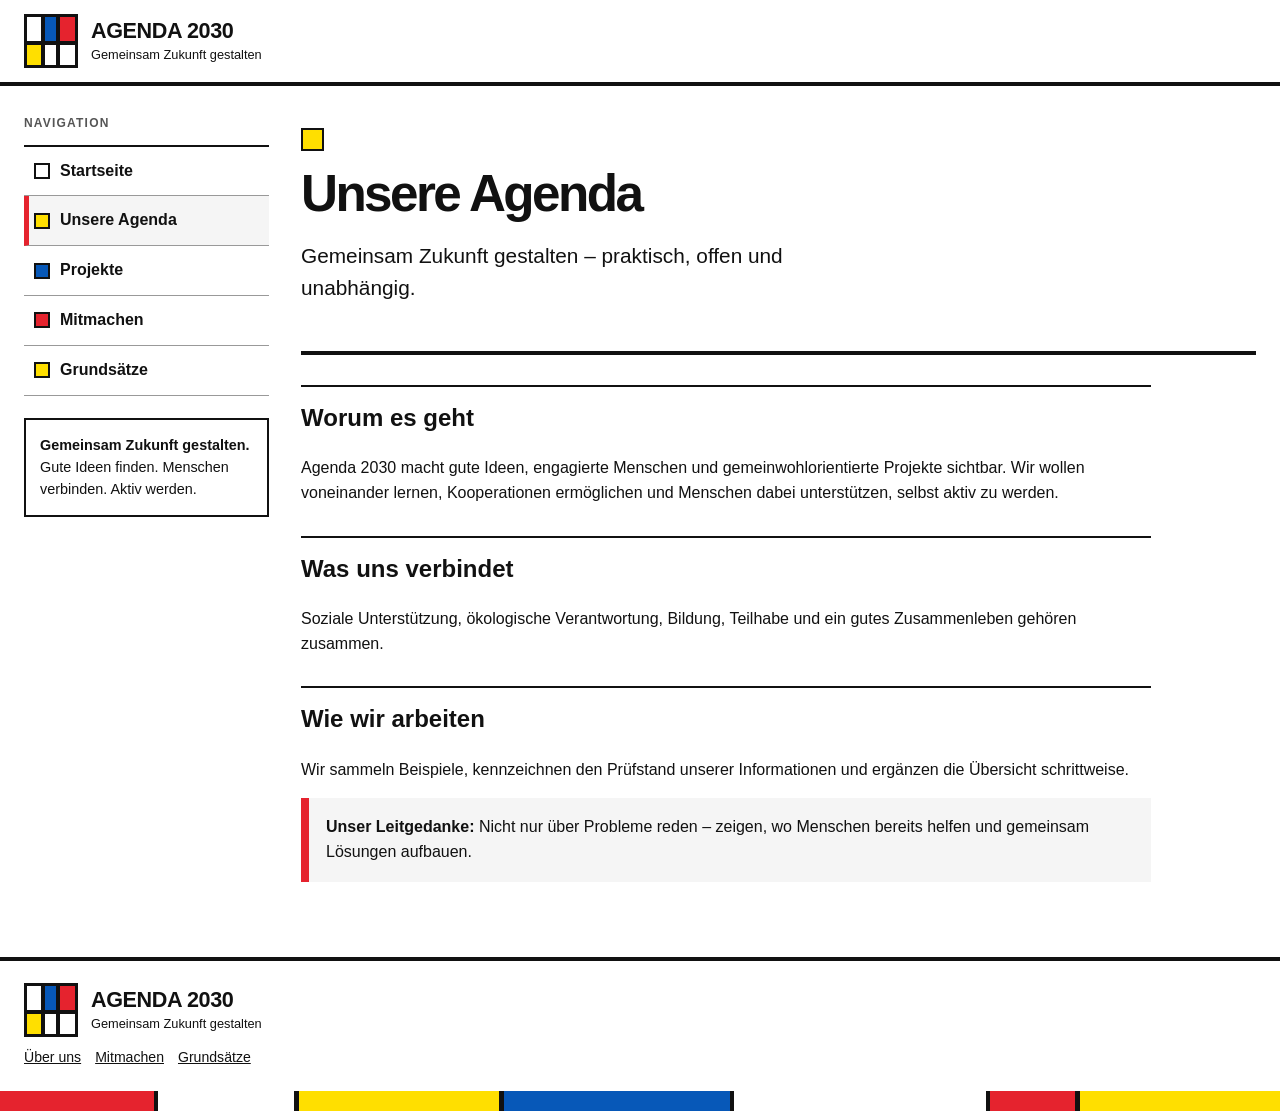
==== agenda.html @ a7aa1cf9 "Add Agenda 2030 website version 0.5" ====
<!doctype html><html lang="de"><head><meta charset="utf-8"><meta name="viewport" content="width=device-width, initial-scale=1"><meta name="description" content="Agenda 2030 – Gemeinsam Zukunft gestalten."><title>Unsere Agenda | Agenda 2030</title><link rel="stylesheet" href="style.css"></head><body>
<header class="site-header"><div class="header-inner"><a class="brand" href="index.html"><span class="logo" aria-hidden="true"><span></span><span></span><span></span><span></span><span></span><span></span></span><span class="brand-name">AGENDA 2030<small>Gemeinsam Zukunft gestalten</small></span></a><button class="menu-toggle" type="button" aria-expanded="false" aria-controls="side-menu" onclick="const m=document.getElementById('side-menu');const o=this.getAttribute('aria-expanded')==='true';this.setAttribute('aria-expanded',String(!o));m.classList.toggle('open',!o);this.textContent=o?'☰ Menü':'✕ Schließen';">☰ Menü</button></div></header>
<div class="layout"><main><div class="pagehead"><span class="swatch yellow"></span><h1>Unsere Agenda</h1><p class="lead">Gemeinsam Zukunft gestalten – praktisch, offen und unabhängig.</p></div><div class="content"><h2>Worum es geht</h2><p>Agenda 2030 macht gute Ideen, engagierte Menschen und gemeinwohlorientierte Projekte sichtbar. Wir wollen voneinander lernen, Kooperationen ermöglichen und Menschen dabei unterstützen, selbst aktiv zu werden.</p><h2>Was uns verbindet</h2><p>Soziale Unterstützung, ökologische Verantwortung, Bildung, Teilhabe und ein gutes Zusammenleben gehören zusammen.</p><h2>Wie wir arbeiten</h2><p>Wir sammeln Beispiele, kennzeichnen den Prüfstand unserer Informationen und ergänzen die Übersicht schrittweise.</p><div class="notice"><strong>Unser Leitgedanke:</strong> Nicht nur über Probleme reden – zeigen, wo Menschen bereits helfen und gemeinsam Lösungen aufbauen.</div></div></main><aside class="side-nav"><p class="nav-label">Navigation</p><nav id="side-menu" aria-label="Hauptnavigation"><a href="index.html">Startseite</a>
<a href="agenda.html" aria-current="page">Unsere Agenda</a>
<a href="projekte.html">Projekte</a>
<a href="mitmachen.html">Mitmachen</a>
<a href="grundsaetze.html">Grundsätze</a></nav><div class="side-note"><strong>Gemeinsam Zukunft gestalten.</strong><br>Gute Ideen finden. Menschen verbinden. Aktiv werden.</div></aside></div>
<footer class="site-footer"><div class="footer-inner"><div><a class="brand" href="index.html"><span class="logo" aria-hidden="true"><span></span><span></span><span></span><span></span><span></span><span></span></span><span class="brand-name">AGENDA 2030<small>Gemeinsam Zukunft gestalten</small></span></a><div class="footer-links"><a href="agenda.html">Über uns</a><a href="mitmachen.html">Mitmachen</a><a href="grundsaetze.html">Grundsätze</a></div></div></div><div class="bottom-grid"></div></footer></body></html>
---- style.css ----
:root{--red:#e5232e;--yellow:#ffdf00;--blue:#0758b8;--ink:#111;--paper:#fff;--rule:4px solid var(--ink);--max:1280px}
*{box-sizing:border-box}
html{scroll-behavior:smooth;scroll-padding-top:24px}
body{margin:0;background:#fff;color:var(--ink);font-family:Arial,Helvetica,sans-serif;line-height:1.55}
a{color:inherit}
.site-header{border-bottom:var(--rule);background:#fff}
.header-inner{max-width:var(--max);margin:auto;padding:14px 24px;display:flex;align-items:center;justify-content:space-between;gap:20px}
.brand{display:flex;align-items:center;gap:13px;text-decoration:none;min-width:0;font-weight:900;line-height:1.05;letter-spacing:-.025em}
.brand-name{font-size:1.35rem;white-space:nowrap}.brand small{display:block;font-size:.8rem;font-weight:400;letter-spacing:0;margin-top:5px}
.logo{width:54px;height:54px;border:3px solid var(--ink);display:grid;grid-template-columns:1.1fr .8fr 1.2fr;grid-template-rows:1fr .8fr;gap:4px;background:var(--ink);flex-shrink:0}
.logo span{background:#fff}.logo span:nth-child(2){background:var(--blue)}.logo span:nth-child(3){background:var(--red)}.logo span:nth-child(4){background:var(--yellow)}
.menu-toggle{display:none;border:2px solid var(--ink);background:#fff;padding:9px 12px;font:inherit;font-weight:800;cursor:pointer}
.layout{max-width:var(--max);margin:auto;padding:0 24px;display:grid;grid-template-columns:245px minmax(0,1fr);grid-template-areas:"nav main";gap:32px}
main{min-width:0;grid-area:main}.side-nav{grid-area:nav}
.hero{display:grid;grid-template-columns:minmax(0,1.05fr) minmax(260px,.95fr);min-height:370px;border-bottom:var(--rule)}
.hero-copy{padding:44px 28px 40px 0;align-self:center}
.eyebrow{font-size:.8rem;font-weight:800;text-transform:uppercase;letter-spacing:.09em}
h1{font-size:clamp(2.6rem,5vw,4.7rem);line-height:.98;letter-spacing:-.05em;margin:12px 0 20px;font-weight:900}
.lead{font-size:clamp(1.08rem,1.8vw,1.3rem);max-width:600px}
.actions{display:flex;gap:12px;flex-wrap:wrap;margin-top:24px}
.button{display:inline-block;padding:11px 16px;border:2px solid var(--ink);font-weight:800;text-decoration:none;background:#fff}
.button:hover,.button:focus-visible{background:var(--yellow)}.button.primary{box-shadow:5px 5px 0 var(--red)}
/* Uneven grid: more black lines and more white space, inspired by Mondrian's asymmetric compositions */
.mondrian{border-left:var(--rule);display:grid;grid-template-columns:1.1fr .8fr 1.3fr .75fr;grid-template-rows:1.1fr .65fr 1.35fr .7fr;gap:5px;background:var(--ink);min-height:370px}
.mondrian div{background:#fff;min-width:0;min-height:0}
.mondrian .red{background:var(--red);grid-column:1;grid-row:1/3}
.mondrian .yellow{background:var(--yellow);grid-column:2/4;grid-row:1}
.mondrian .blue{background:var(--blue);grid-column:4;grid-row:2/4}
.mondrian .yellow2{background:var(--yellow);grid-column:2;grid-row:3/5}
.mondrian .red2{background:var(--red);grid-column:3;grid-row:4}
.mondrian .blue2{background:var(--blue);grid-column:1;grid-row:4}
.mondrian .whitewide{grid-column:2/4;grid-row:2}
.side-nav{padding:28px 0 24px;align-self:start;position:sticky;top:12px}
.nav-label{font-size:.75rem;text-transform:uppercase;letter-spacing:.1em;font-weight:900;margin:0 0 12px;color:#555}
.side-nav nav{border-top:2px solid var(--ink)}
.side-nav nav a{display:flex;align-items:center;gap:10px;padding:12px 10px;text-decoration:none;border-bottom:1px solid #999;font-weight:700}
.side-nav nav a::before{content:"";width:12px;height:12px;border:2px solid var(--ink);background:#fff;flex-shrink:0}
.side-nav nav a:nth-child(2)::before{background:var(--yellow)}.side-nav nav a:nth-child(3)::before{background:var(--blue)}.side-nav nav a:nth-child(4)::before{background:var(--red)}.side-nav nav a:nth-child(5)::before{background:var(--yellow)}
.side-nav nav a:hover,.side-nav nav a[aria-current=page]{background:#f5f5f5;border-left:5px solid var(--red);padding-left:5px}
.side-note{margin-top:22px;padding:14px;border:2px solid var(--ink);font-size:.9rem}
.section{padding:28px 0;border-bottom:2px solid var(--ink)}
.section-title{display:flex;align-items:center;gap:12px;font-size:1.55rem;margin:0 0 18px}
.swatch{width:23px;height:23px;border:2px solid var(--ink);display:inline-block;flex-shrink:0}.swatch.red{background:var(--red)}.swatch.yellow{background:var(--yellow)}.swatch.blue{background:var(--blue)}
.cards{display:grid;grid-template-columns:repeat(3,minmax(0,1fr));gap:12px}
.card{border:2px solid var(--ink);padding:17px 16px;min-height:172px;background:#fff}
.card::before{content:"";display:block;width:34px;height:8px;background:var(--red);margin:-17px 0 15px -16px;border:2px solid var(--ink);border-top:0}
.card:nth-child(2)::before,.card:nth-child(5)::before{background:var(--yellow)}.card:nth-child(3)::before{background:var(--blue)}
.card h3{font-size:1.05rem;line-height:1.2;margin:0 0 9px}.card p{font-size:.94rem}
.textlink{font-weight:800;text-decoration-thickness:3px;text-decoration-color:var(--blue);text-underline-offset:5px}
.feature{display:grid;grid-template-columns:1fr 1fr;gap:24px;padding:26px 0}
.feature>div{padding-right:14px}.feature>div+div{border-left:2px solid var(--ink);padding-left:24px}
.pagehead{padding:42px 0 26px;border-bottom:var(--rule);margin-bottom:26px}
.pagehead h1{font-size:clamp(2.3rem,4vw,3.8rem);margin:10px 0 14px}
.content{max-width:850px;padding-bottom:45px}.content h2{margin-top:30px;padding-top:12px;border-top:2px solid var(--ink)}
.notice{padding:17px;border-left:8px solid var(--red);background:#f5f5f5}
.site-footer{border-top:var(--rule);margin-top:30px}
.footer-inner{max-width:var(--max);margin:auto;padding:22px 24px;display:block}
.footer-principle{display:none}
.footer-links{display:flex;gap:14px;flex-wrap:wrap;margin-top:10px;font-size:.88rem}
.bottom-grid{height:20px;background:linear-gradient(90deg,var(--red) 0 12%,var(--ink) 12% 12.35%,#fff 12.35% 23%,var(--ink) 23% 23.35%,var(--yellow) 23.35% 39%,var(--ink) 39% 39.35%,var(--blue) 39.35% 57%,var(--ink) 57% 57.35%,#fff 57.35% 77%,var(--ink) 77% 77.35%,var(--red) 77.35% 84%,var(--ink) 84% 84.35%,var(--yellow) 84.35%)}
.small{font-size:.9rem;color:#444}
@media(max-width:1000px){.layout{grid-template-columns:210px minmax(0,1fr);grid-template-areas:"nav main";gap:22px}.hero{grid-template-columns:minmax(0,1fr) minmax(220px,.8fr)}.cards{grid-template-columns:repeat(2,minmax(0,1fr))}}
@media(max-width:720px){
 .header-inner{padding:12px 16px;flex-wrap:wrap}.brand-name{font-size:1.15rem}.logo{width:46px;height:46px}
 .menu-toggle{display:block;margin-left:auto}
 .layout{display:flex;flex-direction:column;padding:0 16px;gap:0}
 .side-nav{position:static;order:-1;width:100%;padding:10px 0 0}
 .side-nav .nav-label,.side-note{display:none}
 .side-nav nav{display:none;border:2px solid var(--ink);margin-bottom:10px}
 .side-nav nav.open{display:grid;grid-template-columns:1fr 1fr}
 .side-nav nav a{padding:10px;font-size:.94rem}
 .side-nav nav a:hover,.side-nav nav a[aria-current=page]{padding-left:5px}
 .hero{grid-template-columns:1fr;min-height:0}.hero-copy{padding:32px 0}
 .mondrian{border-left:0;border-top:var(--rule);min-height:250px}
 .feature{grid-template-columns:1fr;gap:20px}.feature>div+div{border-left:0;border-top:2px solid var(--ink);padding:20px 0 0}
 .footer-inner{grid-template-columns:1fr;padding:20px 16px;gap:16px}
 .footer-principle{text-align:left;border-left:0;border-top:2px solid var(--ink);padding:16px 0 0}
}
@media(max-width:440px){.cards{grid-template-columns:1fr}.hero-copy{padding:28px 0}.actions .button{width:100%;text-align:center}h1{font-size:2.8rem}.side-nav nav.open{grid-template-columns:1fr}}
@media(prefers-reduced-motion:reduce){html{scroll-behavior:auto}}
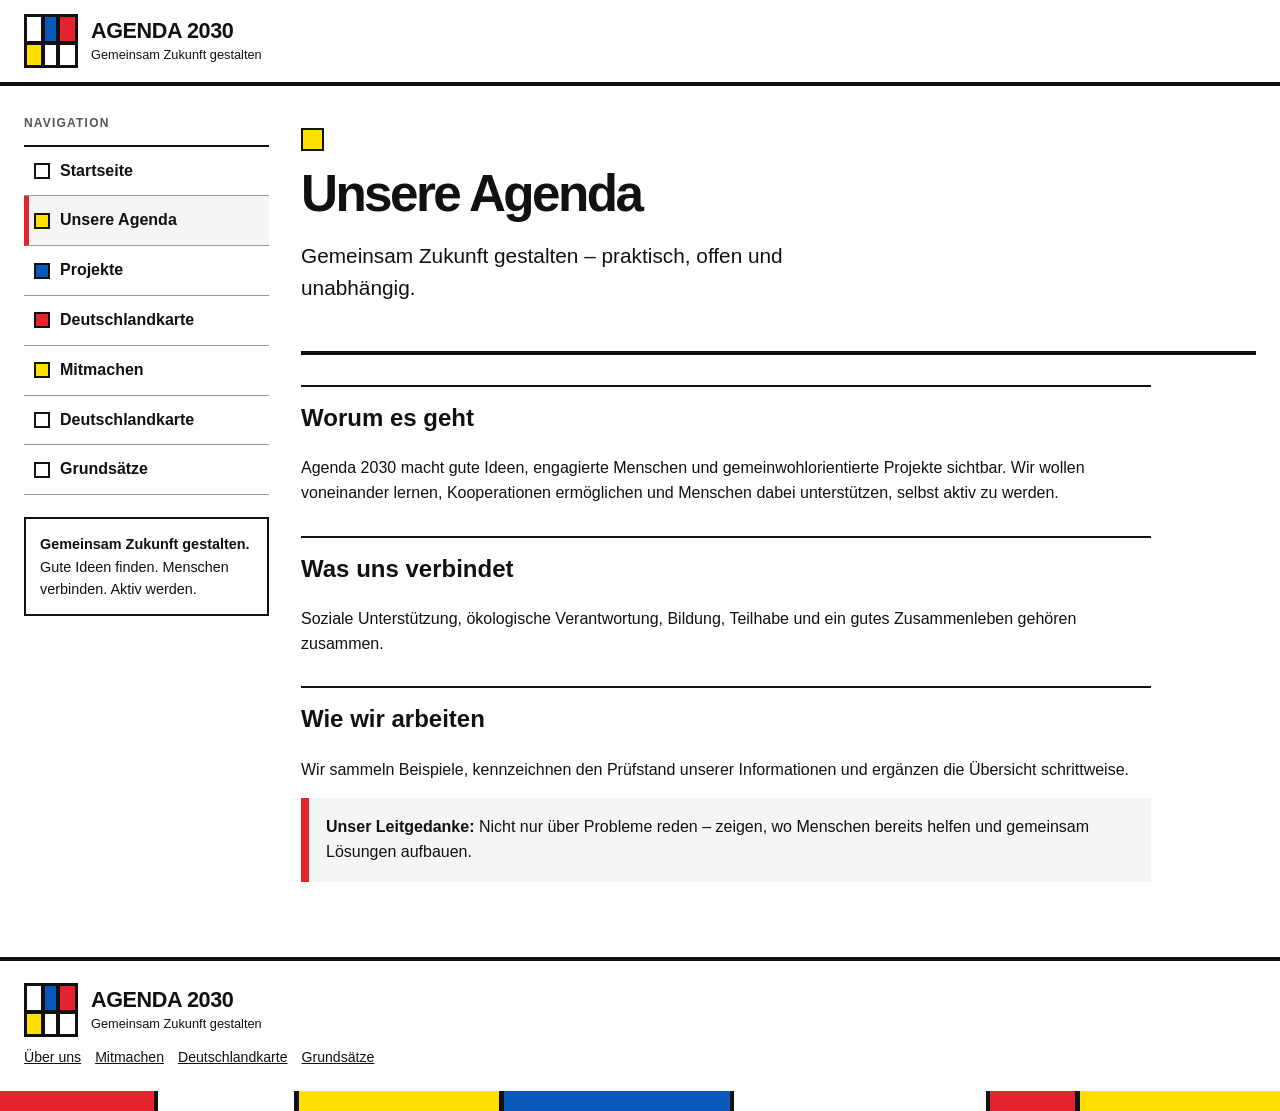
==== commit 6a65381e: "Add interactive Germany project map v0.6" ====
--- a/agenda.html
+++ b/agenda.html
@@ -3,6 +3,7 @@
 <div class="layout"><main><div class="pagehead"><span class="swatch yellow"></span><h1>Unsere Agenda</h1><p class="lead">Gemeinsam Zukunft gestalten – praktisch, offen und unabhängig.</p></div><div class="content"><h2>Worum es geht</h2><p>Agenda 2030 macht gute Ideen, engagierte Menschen und gemeinwohlorientierte Projekte sichtbar. Wir wollen voneinander lernen, Kooperationen ermöglichen und Menschen dabei unterstützen, selbst aktiv zu werden.</p><h2>Was uns verbindet</h2><p>Soziale Unterstützung, ökologische Verantwortung, Bildung, Teilhabe und ein gutes Zusammenleben gehören zusammen.</p><h2>Wie wir arbeiten</h2><p>Wir sammeln Beispiele, kennzeichnen den Prüfstand unserer Informationen und ergänzen die Übersicht schrittweise.</p><div class="notice"><strong>Unser Leitgedanke:</strong> Nicht nur über Probleme reden – zeigen, wo Menschen bereits helfen und gemeinsam Lösungen aufbauen.</div></div></main><aside class="side-nav"><p class="nav-label">Navigation</p><nav id="side-menu" aria-label="Hauptnavigation"><a href="index.html">Startseite</a>
 <a href="agenda.html" aria-current="page">Unsere Agenda</a>
 <a href="projekte.html">Projekte</a>
-<a href="mitmachen.html">Mitmachen</a>
+<a href="karte.html">Deutschlandkarte</a>
+<a href="mitmachen.html">Mitmachen</a><a href="karte.html">Deutschlandkarte</a>
 <a href="grundsaetze.html">Grundsätze</a></nav><div class="side-note"><strong>Gemeinsam Zukunft gestalten.</strong><br>Gute Ideen finden. Menschen verbinden. Aktiv werden.</div></aside></div>
-<footer class="site-footer"><div class="footer-inner"><div><a class="brand" href="index.html"><span class="logo" aria-hidden="true"><span></span><span></span><span></span><span></span><span></span><span></span></span><span class="brand-name">AGENDA 2030<small>Gemeinsam Zukunft gestalten</small></span></a><div class="footer-links"><a href="agenda.html">Über uns</a><a href="mitmachen.html">Mitmachen</a><a href="grundsaetze.html">Grundsätze</a></div></div></div><div class="bottom-grid"></div></footer></body></html>+<footer class="site-footer"><div class="footer-inner"><div><a class="brand" href="index.html"><span class="logo" aria-hidden="true"><span></span><span></span><span></span><span></span><span></span><span></span></span><span class="brand-name">AGENDA 2030<small>Gemeinsam Zukunft gestalten</small></span></a><div class="footer-links"><a href="agenda.html">Über uns</a><a href="mitmachen.html">Mitmachen</a><a href="karte.html">Deutschlandkarte</a><a href="grundsaetze.html">Grundsätze</a></div></div></div><div class="bottom-grid"></div></footer></body></html>
--- a/style.css
+++ b/style.css
@@ -78,3 +78,18 @@
 }
 @media(max-width:440px){.cards{grid-template-columns:1fr}.hero-copy{padding:28px 0}.actions .button{width:100%;text-align:center}h1{font-size:2.8rem}.side-nav nav.open{grid-template-columns:1fr}}
 @media(prefers-reduced-motion:reduce){html{scroll-behavior:auto}}
+
+
+/* Interaktive Deutschlandkarte – Leaflet */
+.map-intro{max-width:850px;margin-bottom:22px}
+.map-shell{border:3px solid var(--ink);background:#fff;padding:8px}
+#project-map{width:100%;height:min(68vh,680px);min-height:420px;background:#e9edf0;border:1px solid #777}
+.map-controls{display:flex;align-items:center;gap:12px;flex-wrap:wrap;margin:18px 0}
+.map-controls label{font-weight:800}
+.map-controls select,.map-controls input{font:inherit;border:2px solid var(--ink);padding:9px 10px;background:#fff;max-width:100%}
+.map-status{padding:14px 16px;border-left:7px solid var(--blue);background:#f4f6f8;margin:16px 0}
+.map-legend{display:flex;gap:16px;flex-wrap:wrap;font-size:.9rem;margin:12px 0}
+.map-legend span{display:inline-flex;align-items:center;gap:7px}
+.map-dot{display:inline-block;width:13px;height:13px;background:var(--red);border:2px solid var(--ink);border-radius:50%}
+.map-popup h3{margin:0 0 6px;font-size:1.05rem}.map-popup p{margin:5px 0}
+@media(max-width:760px){#project-map{height:62vh;min-height:360px}.map-shell{padding:4px}.map-controls{align-items:stretch;flex-direction:column}.map-controls select,.map-controls input{width:100%}}
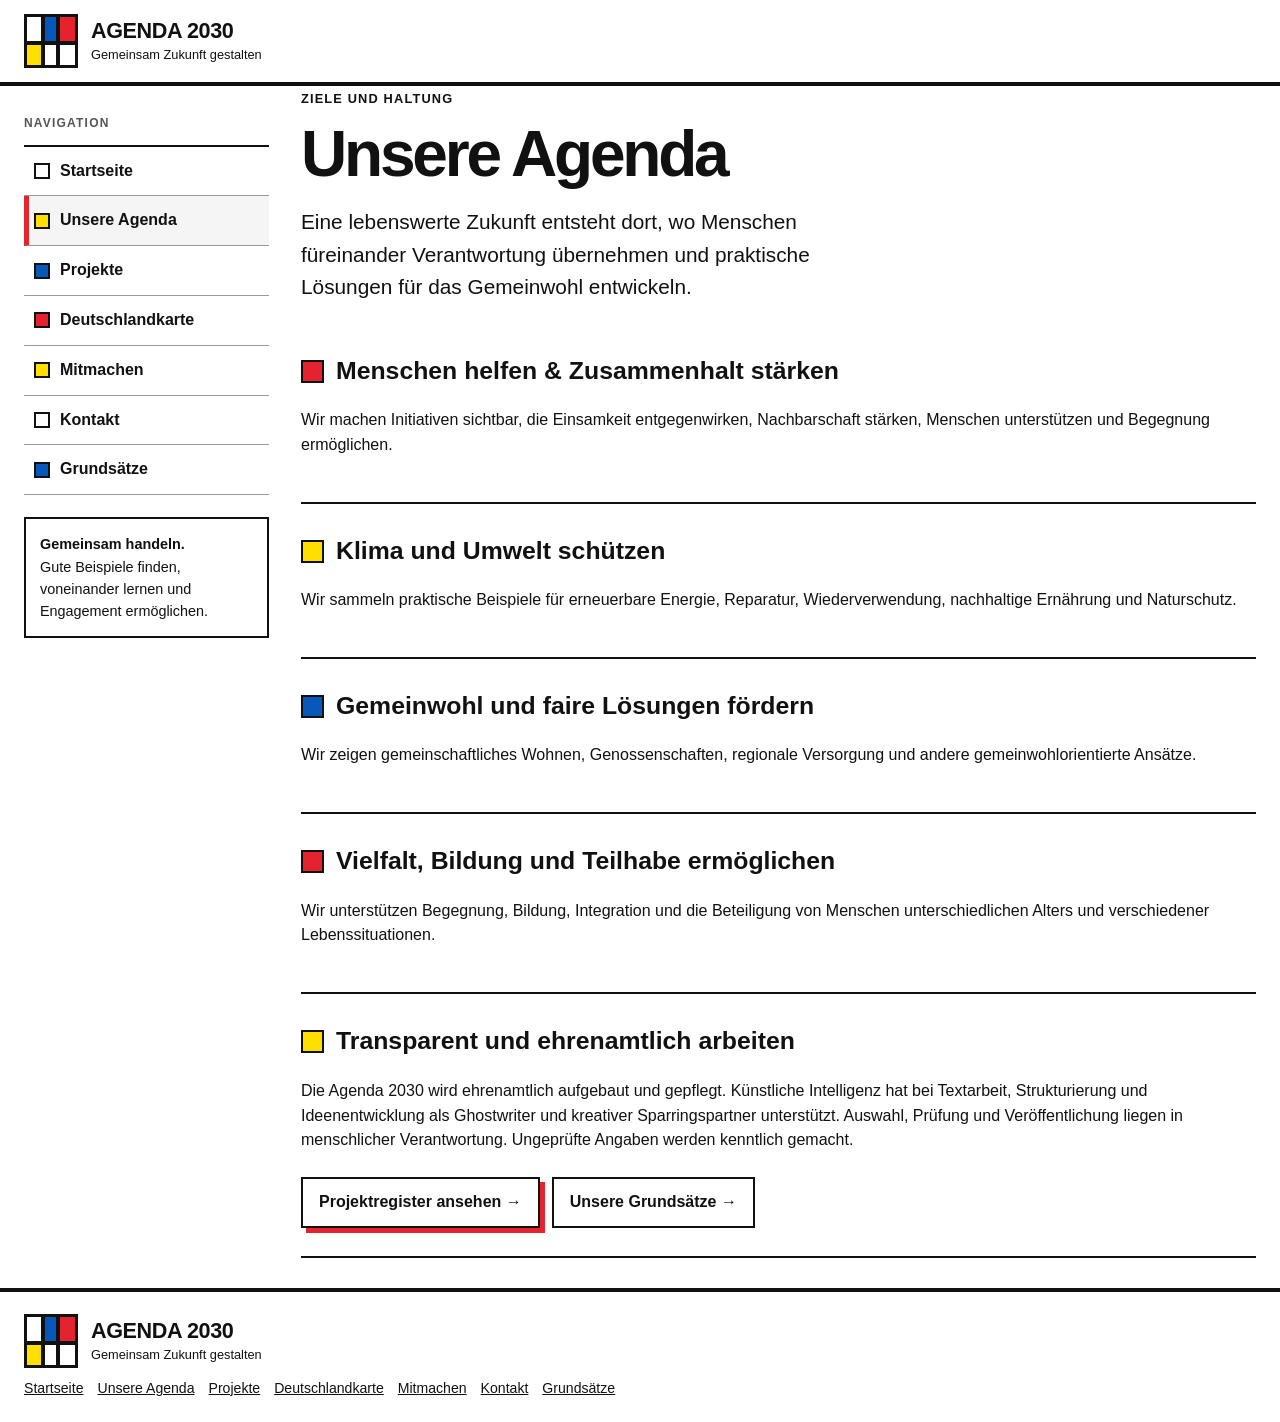
==== commit f653aa4f: "Agenda_2030_Gesamte_Website_v1.4 korrigiert" ====
--- a/agenda.html
+++ b/agenda.html
@@ -1,9 +1,10 @@
-<!doctype html><html lang="de"><head><meta charset="utf-8"><meta name="viewport" content="width=device-width, initial-scale=1"><meta name="description" content="Agenda 2030 – Gemeinsam Zukunft gestalten."><title>Unsere Agenda | Agenda 2030</title><link rel="stylesheet" href="style.css"></head><body>
+<!doctype html>
+<html lang="de"><head><meta charset="utf-8"><meta name="viewport" content="width=device-width, initial-scale=1"><meta name="description" content="Ziele und Themen der Agenda 2030: Gemeinwohl, Zusammenhalt, Umwelt, Teilhabe und ehrenamtliches Engagement."><title>Unsere Agenda | Agenda 2030</title><link rel="stylesheet" href="style.css"></head><body>
 <header class="site-header"><div class="header-inner"><a class="brand" href="index.html"><span class="logo" aria-hidden="true"><span></span><span></span><span></span><span></span><span></span><span></span></span><span class="brand-name">AGENDA 2030<small>Gemeinsam Zukunft gestalten</small></span></a><button class="menu-toggle" type="button" aria-expanded="false" aria-controls="side-menu" onclick="const m=document.getElementById('side-menu');const o=this.getAttribute('aria-expanded')==='true';this.setAttribute('aria-expanded',String(!o));m.classList.toggle('open',!o);this.textContent=o?'☰ Menü':'✕ Schließen';">☰ Menü</button></div></header>
-<div class="layout"><main><div class="pagehead"><span class="swatch yellow"></span><h1>Unsere Agenda</h1><p class="lead">Gemeinsam Zukunft gestalten – praktisch, offen und unabhängig.</p></div><div class="content"><h2>Worum es geht</h2><p>Agenda 2030 macht gute Ideen, engagierte Menschen und gemeinwohlorientierte Projekte sichtbar. Wir wollen voneinander lernen, Kooperationen ermöglichen und Menschen dabei unterstützen, selbst aktiv zu werden.</p><h2>Was uns verbindet</h2><p>Soziale Unterstützung, ökologische Verantwortung, Bildung, Teilhabe und ein gutes Zusammenleben gehören zusammen.</p><h2>Wie wir arbeiten</h2><p>Wir sammeln Beispiele, kennzeichnen den Prüfstand unserer Informationen und ergänzen die Übersicht schrittweise.</p><div class="notice"><strong>Unser Leitgedanke:</strong> Nicht nur über Probleme reden – zeigen, wo Menschen bereits helfen und gemeinsam Lösungen aufbauen.</div></div></main><aside class="side-nav"><p class="nav-label">Navigation</p><nav id="side-menu" aria-label="Hauptnavigation"><a href="index.html">Startseite</a>
-<a href="agenda.html" aria-current="page">Unsere Agenda</a>
-<a href="projekte.html">Projekte</a>
-<a href="karte.html">Deutschlandkarte</a>
-<a href="mitmachen.html">Mitmachen</a><a href="karte.html">Deutschlandkarte</a>
-<a href="grundsaetze.html">Grundsätze</a></nav><div class="side-note"><strong>Gemeinsam Zukunft gestalten.</strong><br>Gute Ideen finden. Menschen verbinden. Aktiv werden.</div></aside></div>
-<footer class="site-footer"><div class="footer-inner"><div><a class="brand" href="index.html"><span class="logo" aria-hidden="true"><span></span><span></span><span></span><span></span><span></span><span></span></span><span class="brand-name">AGENDA 2030<small>Gemeinsam Zukunft gestalten</small></span></a><div class="footer-links"><a href="agenda.html">Über uns</a><a href="mitmachen.html">Mitmachen</a><a href="karte.html">Deutschlandkarte</a><a href="grundsaetze.html">Grundsätze</a></div></div></div><div class="bottom-grid"></div></footer></body></html>+<div class="layout"><aside class="side-nav"><p class="nav-label">Navigation</p><nav id="side-menu" aria-label="Hauptnavigation"><a href="index.html">Startseite</a><a href="agenda.html" aria-current="page">Unsere Agenda</a><a href="projekte.html">Projekte</a><a href="karte.html">Deutschlandkarte</a><a href="mitmachen.html">Mitmachen</a><a href="kontakt.html">Kontakt</a><a href="grundsaetze.html">Grundsätze</a></nav><div class="side-note"><strong>Gemeinsam handeln.</strong><br>Gute Beispiele finden, voneinander lernen und Engagement ermöglichen.</div></aside><main><section class="project-intro"><span class="eyebrow">Ziele und Haltung</span><h1>Unsere Agenda</h1><p class="lead">Eine lebenswerte Zukunft entsteht dort, wo Menschen füreinander Verantwortung übernehmen und praktische Lösungen für das Gemeinwohl entwickeln.</p></section>
+<section class="section"><h2 class="section-title"><span class="swatch red"></span>Menschen helfen & Zusammenhalt stärken</h2><p>Wir machen Initiativen sichtbar, die Einsamkeit entgegenwirken, Nachbarschaft stärken, Menschen unterstützen und Begegnung ermöglichen.</p></section>
+<section class="section"><h2 class="section-title"><span class="swatch yellow"></span>Klima und Umwelt schützen</h2><p>Wir sammeln praktische Beispiele für erneuerbare Energie, Reparatur, Wiederverwendung, nachhaltige Ernährung und Naturschutz.</p></section>
+<section class="section"><h2 class="section-title"><span class="swatch blue"></span>Gemeinwohl und faire Lösungen fördern</h2><p>Wir zeigen gemeinschaftliches Wohnen, Genossenschaften, regionale Versorgung und andere gemeinwohlorientierte Ansätze.</p></section>
+<section class="section"><h2 class="section-title"><span class="swatch red"></span>Vielfalt, Bildung und Teilhabe ermöglichen</h2><p>Wir unterstützen Begegnung, Bildung, Integration und die Beteiligung von Menschen unterschiedlichen Alters und verschiedener Lebenssituationen.</p></section>
+<section class="section"><h2 class="section-title"><span class="swatch yellow"></span>Transparent und ehrenamtlich arbeiten</h2><p>Die Agenda 2030 wird ehrenamtlich aufgebaut und gepflegt. Künstliche Intelligenz hat bei Textarbeit, Strukturierung und Ideenentwicklung als Ghostwriter und kreativer Sparringspartner unterstützt. Auswahl, Prüfung und Veröffentlichung liegen in menschlicher Verantwortung. Ungeprüfte Angaben werden kenntlich gemacht.</p><div class="actions"><a class="button primary" href="projekte.html">Projektregister ansehen →</a><a class="button" href="grundsaetze.html">Unsere Grundsätze →</a></div></section>
+</main></div><footer class="site-footer"><div class="footer-inner"><a class="brand" href="index.html"><span class="logo" aria-hidden="true"><span></span><span></span><span></span><span></span><span></span><span></span></span><span class="brand-name">AGENDA 2030<small>Gemeinsam Zukunft gestalten</small></span></a><div class="footer-links"><a href="index.html">Startseite</a><a href="agenda.html">Unsere Agenda</a><a href="projekte.html">Projekte</a><a href="karte.html">Deutschlandkarte</a><a href="mitmachen.html">Mitmachen</a><a href="kontakt.html">Kontakt</a><a href="grundsaetze.html">Grundsätze</a></div></div></footer></body></html>
--- a/style.css
+++ b/style.css
@@ -35,7 +35,7 @@
 .side-nav nav{border-top:2px solid var(--ink)}
 .side-nav nav a{display:flex;align-items:center;gap:10px;padding:12px 10px;text-decoration:none;border-bottom:1px solid #999;font-weight:700}
 .side-nav nav a::before{content:"";width:12px;height:12px;border:2px solid var(--ink);background:#fff;flex-shrink:0}
-.side-nav nav a:nth-child(2)::before{background:var(--yellow)}.side-nav nav a:nth-child(3)::before{background:var(--blue)}.side-nav nav a:nth-child(4)::before{background:var(--red)}.side-nav nav a:nth-child(5)::before{background:var(--yellow)}
+.side-nav nav a:nth-child(2)::before{background:var(--yellow)}.side-nav nav a:nth-child(3)::before{background:var(--blue)}.side-nav nav a:nth-child(4)::before{background:var(--red)}.side-nav nav a:nth-child(5)::before{background:var(--yellow)}.side-nav nav a:nth-child(6)::before{background:#fff}.side-nav nav a:nth-child(7)::before{background:var(--blue)}
 .side-nav nav a:hover,.side-nav nav a[aria-current=page]{background:#f5f5f5;border-left:5px solid var(--red);padding-left:5px}
 .side-note{margin-top:22px;padding:14px;border:2px solid var(--ink);font-size:.9rem}
 .section{padding:28px 0;border-bottom:2px solid var(--ink)}
@@ -93,3 +93,6 @@
 .map-dot{display:inline-block;width:13px;height:13px;background:var(--red);border:2px solid var(--ink);border-radius:50%}
 .map-popup h3{margin:0 0 6px;font-size:1.05rem}.map-popup p{margin:5px 0}
 @media(max-width:760px){#project-map{height:62vh;min-height:360px}.map-shell{padding:4px}.map-controls{align-items:stretch;flex-direction:column}.map-controls select,.map-controls input{width:100%}}
+
+/* Projektregister-Suchergebnisse der Deutschlandkarte v0.7 */
+.project-results{display:grid;grid-template-columns:repeat(2,minmax(0,1fr));gap:12px;margin:18px 0 38px}.project-result{border:2px solid var(--ink);padding:15px;min-width:0;background:#fff}.project-result h3{font-size:1.05rem;line-height:1.25;margin:8px 0}.project-result p{margin:8px 0}.result-top{display:flex;justify-content:space-between;gap:8px;flex-wrap:wrap;font-size:.78rem;font-weight:800}.result-id{background:var(--yellow);padding:2px 6px;border:1px solid var(--ink)}.result-status{padding:2px 6px;border:1px solid #777}.result-category{font-weight:800;color:#0758b8}.map-controls{display:grid;grid-template-columns:1fr 2fr;gap:8px 12px;align-items:center;margin:18px 0}.map-controls label{font-weight:800}.map-controls select,.map-controls input{min-width:0;width:100%;padding:11px;border:2px solid var(--ink);border-radius:0;background:#fff;font:inherit}.map-shell{border:3px solid var(--ink)}#project-map{height:520px;min-height:340px}.map-status{border-left:7px solid var(--blue);padding:12px 15px;background:#f4f4f4;margin:14px 0}.map-legend{margin:12px 0}.map-dot{display:inline-block;width:12px;height:12px;border-radius:50%;background:var(--red);border:2px solid var(--ink);margin-right:6px}.map-popup{max-width:260px}.map-popup h3{margin:0 0 8px}.map-popup p{margin:6px 0}@media(max-width:650px){.project-results{grid-template-columns:1fr}.map-controls{grid-template-columns:1fr;gap:6px}#project-map{height:420px}}
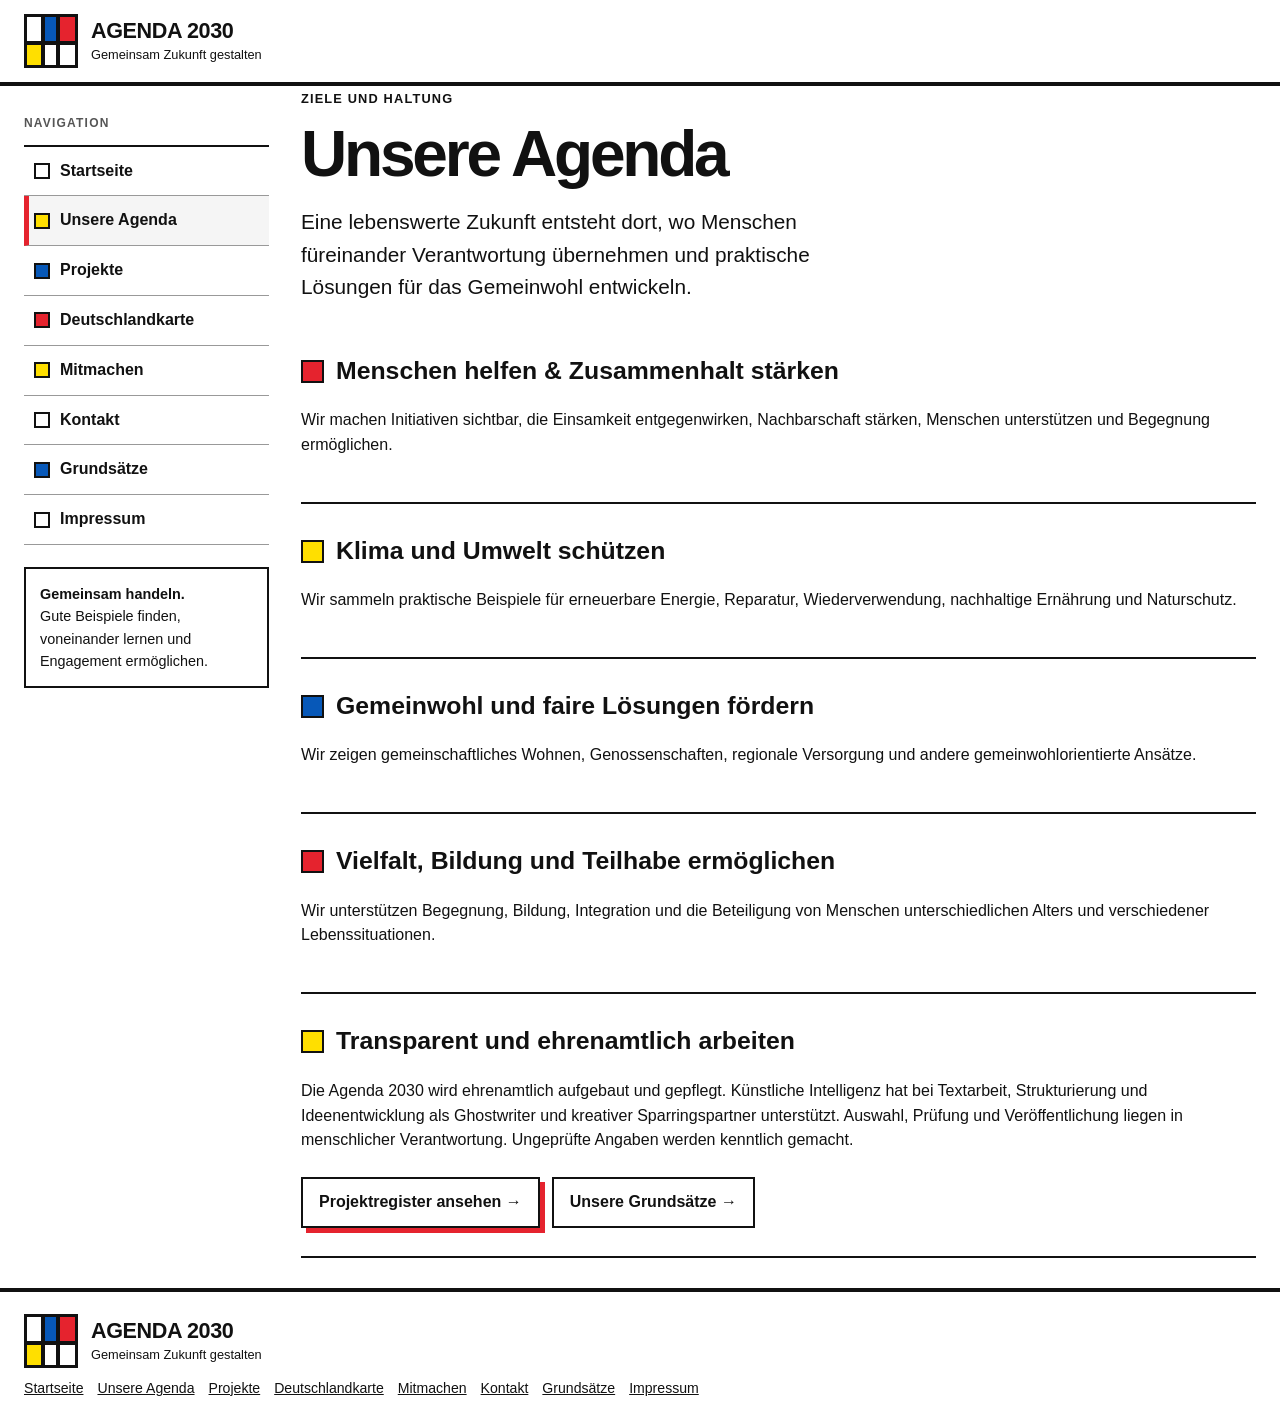
==== commit 52954545: "Agenda_2030_Gesamte_Website_v1.5" ====
--- a/agenda.html
+++ b/agenda.html
@@ -1,10 +1,10 @@
 <!doctype html>
 <html lang="de"><head><meta charset="utf-8"><meta name="viewport" content="width=device-width, initial-scale=1"><meta name="description" content="Ziele und Themen der Agenda 2030: Gemeinwohl, Zusammenhalt, Umwelt, Teilhabe und ehrenamtliches Engagement."><title>Unsere Agenda | Agenda 2030</title><link rel="stylesheet" href="style.css"></head><body>
 <header class="site-header"><div class="header-inner"><a class="brand" href="index.html"><span class="logo" aria-hidden="true"><span></span><span></span><span></span><span></span><span></span><span></span></span><span class="brand-name">AGENDA 2030<small>Gemeinsam Zukunft gestalten</small></span></a><button class="menu-toggle" type="button" aria-expanded="false" aria-controls="side-menu" onclick="const m=document.getElementById('side-menu');const o=this.getAttribute('aria-expanded')==='true';this.setAttribute('aria-expanded',String(!o));m.classList.toggle('open',!o);this.textContent=o?'☰ Menü':'✕ Schließen';">☰ Menü</button></div></header>
-<div class="layout"><aside class="side-nav"><p class="nav-label">Navigation</p><nav id="side-menu" aria-label="Hauptnavigation"><a href="index.html">Startseite</a><a href="agenda.html" aria-current="page">Unsere Agenda</a><a href="projekte.html">Projekte</a><a href="karte.html">Deutschlandkarte</a><a href="mitmachen.html">Mitmachen</a><a href="kontakt.html">Kontakt</a><a href="grundsaetze.html">Grundsätze</a></nav><div class="side-note"><strong>Gemeinsam handeln.</strong><br>Gute Beispiele finden, voneinander lernen und Engagement ermöglichen.</div></aside><main><section class="project-intro"><span class="eyebrow">Ziele und Haltung</span><h1>Unsere Agenda</h1><p class="lead">Eine lebenswerte Zukunft entsteht dort, wo Menschen füreinander Verantwortung übernehmen und praktische Lösungen für das Gemeinwohl entwickeln.</p></section>
+<div class="layout"><aside class="side-nav"><p class="nav-label">Navigation</p><nav id="side-menu" aria-label="Hauptnavigation"><a href="index.html">Startseite</a><a href="agenda.html" aria-current="page">Unsere Agenda</a><a href="projekte.html">Projekte</a><a href="karte.html">Deutschlandkarte</a><a href="mitmachen.html">Mitmachen</a><a href="kontakt.html">Kontakt</a><a href="grundsaetze.html">Grundsätze</a><a href="impressum.html">Impressum</a></nav><div class="side-note"><strong>Gemeinsam handeln.</strong><br>Gute Beispiele finden, voneinander lernen und Engagement ermöglichen.</div></aside><main><section class="project-intro"><span class="eyebrow">Ziele und Haltung</span><h1>Unsere Agenda</h1><p class="lead">Eine lebenswerte Zukunft entsteht dort, wo Menschen füreinander Verantwortung übernehmen und praktische Lösungen für das Gemeinwohl entwickeln.</p></section>
 <section class="section"><h2 class="section-title"><span class="swatch red"></span>Menschen helfen & Zusammenhalt stärken</h2><p>Wir machen Initiativen sichtbar, die Einsamkeit entgegenwirken, Nachbarschaft stärken, Menschen unterstützen und Begegnung ermöglichen.</p></section>
 <section class="section"><h2 class="section-title"><span class="swatch yellow"></span>Klima und Umwelt schützen</h2><p>Wir sammeln praktische Beispiele für erneuerbare Energie, Reparatur, Wiederverwendung, nachhaltige Ernährung und Naturschutz.</p></section>
 <section class="section"><h2 class="section-title"><span class="swatch blue"></span>Gemeinwohl und faire Lösungen fördern</h2><p>Wir zeigen gemeinschaftliches Wohnen, Genossenschaften, regionale Versorgung und andere gemeinwohlorientierte Ansätze.</p></section>
 <section class="section"><h2 class="section-title"><span class="swatch red"></span>Vielfalt, Bildung und Teilhabe ermöglichen</h2><p>Wir unterstützen Begegnung, Bildung, Integration und die Beteiligung von Menschen unterschiedlichen Alters und verschiedener Lebenssituationen.</p></section>
 <section class="section"><h2 class="section-title"><span class="swatch yellow"></span>Transparent und ehrenamtlich arbeiten</h2><p>Die Agenda 2030 wird ehrenamtlich aufgebaut und gepflegt. Künstliche Intelligenz hat bei Textarbeit, Strukturierung und Ideenentwicklung als Ghostwriter und kreativer Sparringspartner unterstützt. Auswahl, Prüfung und Veröffentlichung liegen in menschlicher Verantwortung. Ungeprüfte Angaben werden kenntlich gemacht.</p><div class="actions"><a class="button primary" href="projekte.html">Projektregister ansehen →</a><a class="button" href="grundsaetze.html">Unsere Grundsätze →</a></div></section>
-</main></div><footer class="site-footer"><div class="footer-inner"><a class="brand" href="index.html"><span class="logo" aria-hidden="true"><span></span><span></span><span></span><span></span><span></span><span></span></span><span class="brand-name">AGENDA 2030<small>Gemeinsam Zukunft gestalten</small></span></a><div class="footer-links"><a href="index.html">Startseite</a><a href="agenda.html">Unsere Agenda</a><a href="projekte.html">Projekte</a><a href="karte.html">Deutschlandkarte</a><a href="mitmachen.html">Mitmachen</a><a href="kontakt.html">Kontakt</a><a href="grundsaetze.html">Grundsätze</a></div></div></footer></body></html>+</main></div><footer class="site-footer"><div class="footer-inner"><a class="brand" href="index.html"><span class="logo" aria-hidden="true"><span></span><span></span><span></span><span></span><span></span><span></span></span><span class="brand-name">AGENDA 2030<small>Gemeinsam Zukunft gestalten</small></span></a><div class="footer-links"><a href="index.html">Startseite</a><a href="agenda.html">Unsere Agenda</a><a href="projekte.html">Projekte</a><a href="karte.html">Deutschlandkarte</a><a href="mitmachen.html">Mitmachen</a><a href="kontakt.html">Kontakt</a><a href="grundsaetze.html">Grundsätze</a><a href="impressum.html">Impressum</a></div></div></footer></body></html>
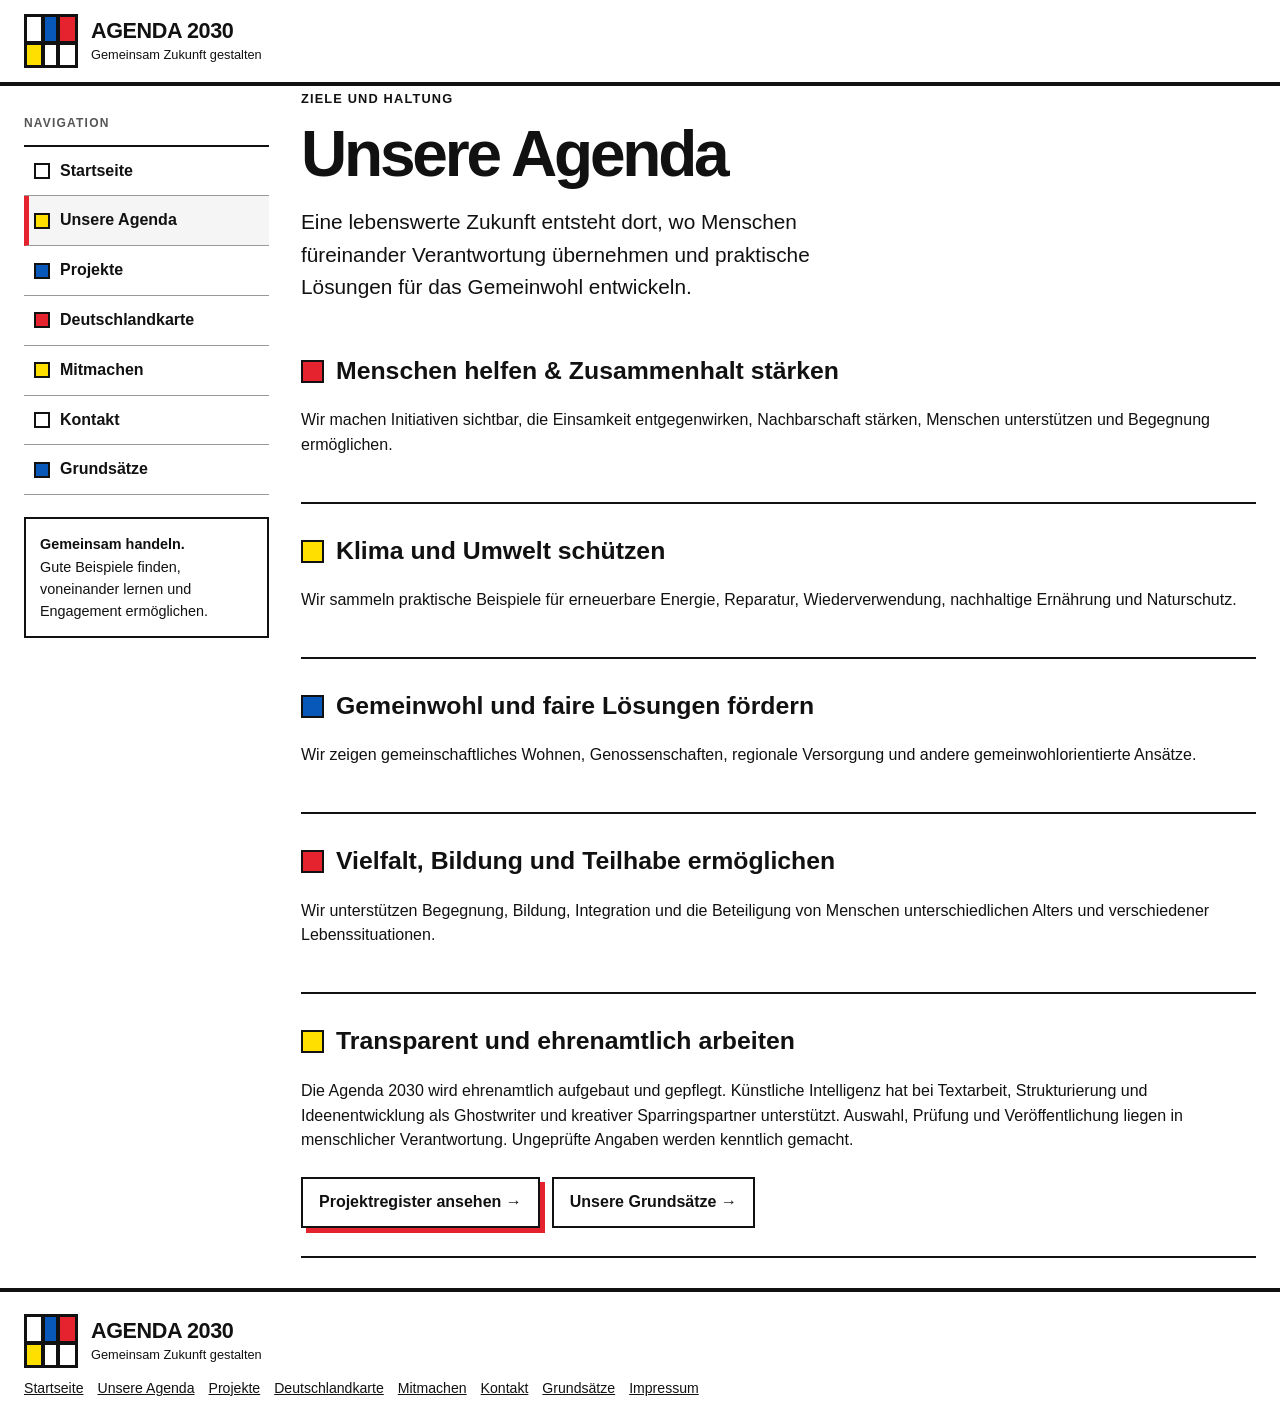
==== commit 58b2c89f: "Agenda_2030_Gesamte_Website_v1.5.1" ====
--- a/agenda.html
+++ b/agenda.html
@@ -1,7 +1,7 @@
 <!doctype html>
 <html lang="de"><head><meta charset="utf-8"><meta name="viewport" content="width=device-width, initial-scale=1"><meta name="description" content="Ziele und Themen der Agenda 2030: Gemeinwohl, Zusammenhalt, Umwelt, Teilhabe und ehrenamtliches Engagement."><title>Unsere Agenda | Agenda 2030</title><link rel="stylesheet" href="style.css"></head><body>
 <header class="site-header"><div class="header-inner"><a class="brand" href="index.html"><span class="logo" aria-hidden="true"><span></span><span></span><span></span><span></span><span></span><span></span></span><span class="brand-name">AGENDA 2030<small>Gemeinsam Zukunft gestalten</small></span></a><button class="menu-toggle" type="button" aria-expanded="false" aria-controls="side-menu" onclick="const m=document.getElementById('side-menu');const o=this.getAttribute('aria-expanded')==='true';this.setAttribute('aria-expanded',String(!o));m.classList.toggle('open',!o);this.textContent=o?'☰ Menü':'✕ Schließen';">☰ Menü</button></div></header>
-<div class="layout"><aside class="side-nav"><p class="nav-label">Navigation</p><nav id="side-menu" aria-label="Hauptnavigation"><a href="index.html">Startseite</a><a href="agenda.html" aria-current="page">Unsere Agenda</a><a href="projekte.html">Projekte</a><a href="karte.html">Deutschlandkarte</a><a href="mitmachen.html">Mitmachen</a><a href="kontakt.html">Kontakt</a><a href="grundsaetze.html">Grundsätze</a><a href="impressum.html">Impressum</a></nav><div class="side-note"><strong>Gemeinsam handeln.</strong><br>Gute Beispiele finden, voneinander lernen und Engagement ermöglichen.</div></aside><main><section class="project-intro"><span class="eyebrow">Ziele und Haltung</span><h1>Unsere Agenda</h1><p class="lead">Eine lebenswerte Zukunft entsteht dort, wo Menschen füreinander Verantwortung übernehmen und praktische Lösungen für das Gemeinwohl entwickeln.</p></section>
+<div class="layout"><aside class="side-nav"><p class="nav-label">Navigation</p><nav id="side-menu" aria-label="Hauptnavigation"><a href="index.html">Startseite</a><a href="agenda.html" aria-current="page">Unsere Agenda</a><a href="projekte.html">Projekte</a><a href="karte.html">Deutschlandkarte</a><a href="mitmachen.html">Mitmachen</a><a href="kontakt.html">Kontakt</a><a href="grundsaetze.html">Grundsätze</a></nav><div class="side-note"><strong>Gemeinsam handeln.</strong><br>Gute Beispiele finden, voneinander lernen und Engagement ermöglichen.</div></aside><main><section class="project-intro"><span class="eyebrow">Ziele und Haltung</span><h1>Unsere Agenda</h1><p class="lead">Eine lebenswerte Zukunft entsteht dort, wo Menschen füreinander Verantwortung übernehmen und praktische Lösungen für das Gemeinwohl entwickeln.</p></section>
 <section class="section"><h2 class="section-title"><span class="swatch red"></span>Menschen helfen & Zusammenhalt stärken</h2><p>Wir machen Initiativen sichtbar, die Einsamkeit entgegenwirken, Nachbarschaft stärken, Menschen unterstützen und Begegnung ermöglichen.</p></section>
 <section class="section"><h2 class="section-title"><span class="swatch yellow"></span>Klima und Umwelt schützen</h2><p>Wir sammeln praktische Beispiele für erneuerbare Energie, Reparatur, Wiederverwendung, nachhaltige Ernährung und Naturschutz.</p></section>
 <section class="section"><h2 class="section-title"><span class="swatch blue"></span>Gemeinwohl und faire Lösungen fördern</h2><p>Wir zeigen gemeinschaftliches Wohnen, Genossenschaften, regionale Versorgung und andere gemeinwohlorientierte Ansätze.</p></section>
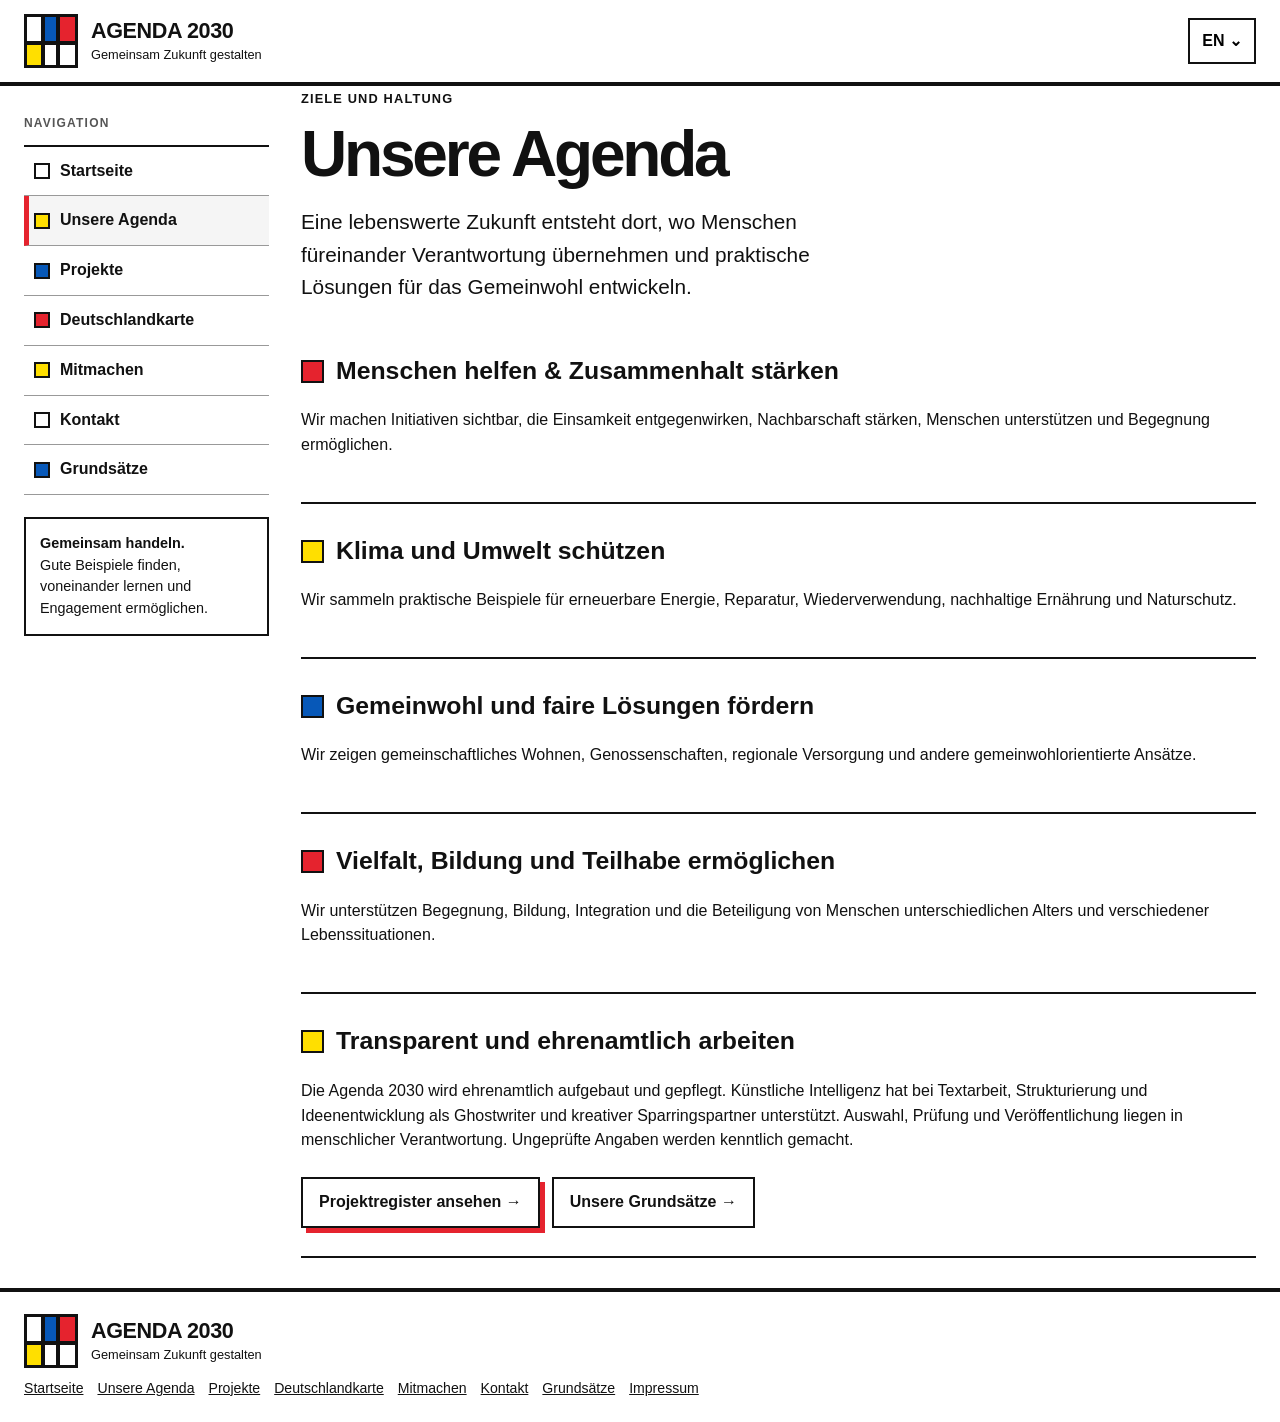
==== commit 0619258d: "Agenda_2030_Gesamte_Website_v1.8.0" ====
--- a/agenda.html
+++ b/agenda.html
@@ -1,10 +1,10 @@
 <!doctype html>
 <html lang="de"><head><meta charset="utf-8"><meta name="viewport" content="width=device-width, initial-scale=1"><meta name="description" content="Ziele und Themen der Agenda 2030: Gemeinwohl, Zusammenhalt, Umwelt, Teilhabe und ehrenamtliches Engagement."><title>Unsere Agenda | Agenda 2030</title><link rel="stylesheet" href="style.css"></head><body>
-<header class="site-header"><div class="header-inner"><a class="brand" href="index.html"><span class="logo" aria-hidden="true"><span></span><span></span><span></span><span></span><span></span><span></span></span><span class="brand-name">AGENDA 2030<small>Gemeinsam Zukunft gestalten</small></span></a><button class="menu-toggle" type="button" aria-expanded="false" aria-controls="side-menu" onclick="const m=document.getElementById('side-menu');const o=this.getAttribute('aria-expanded')==='true';this.setAttribute('aria-expanded',String(!o));m.classList.toggle('open',!o);this.textContent=o?'☰ Menü':'✕ Schließen';">☰ Menü</button></div></header>
+<header class="site-header"><div class="header-inner"><a class="brand" href="index.html"><span class="logo" aria-hidden="true"><span></span><span></span><span></span><span></span><span></span><span></span></span><span class="brand-name">AGENDA 2030<small>Gemeinsam Zukunft gestalten</small></span></a><div class="header-tools"><button class="language-toggle" id="language-toggle" type="button" aria-label="Switch language to English" aria-pressed="false">EN <span aria-hidden="true">⌄</span></button><button class="menu-toggle" type="button" aria-expanded="false" aria-controls="side-menu" onclick="const m=document.getElementById('side-menu');const o=this.getAttribute('aria-expanded')==='true';this.setAttribute('aria-expanded',String(!o));m.classList.toggle('open',!o);this.textContent=o?'☰ Menü':'✕ Schließen';">☰ Menü</button></div></div></header>
 <div class="layout"><aside class="side-nav"><p class="nav-label">Navigation</p><nav id="side-menu" aria-label="Hauptnavigation"><a href="index.html">Startseite</a><a href="agenda.html" aria-current="page">Unsere Agenda</a><a href="projekte.html">Projekte</a><a href="karte.html">Deutschlandkarte</a><a href="mitmachen.html">Mitmachen</a><a href="kontakt.html">Kontakt</a><a href="grundsaetze.html">Grundsätze</a></nav><div class="side-note"><strong>Gemeinsam handeln.</strong><br>Gute Beispiele finden, voneinander lernen und Engagement ermöglichen.</div></aside><main><section class="project-intro"><span class="eyebrow">Ziele und Haltung</span><h1>Unsere Agenda</h1><p class="lead">Eine lebenswerte Zukunft entsteht dort, wo Menschen füreinander Verantwortung übernehmen und praktische Lösungen für das Gemeinwohl entwickeln.</p></section>
 <section class="section"><h2 class="section-title"><span class="swatch red"></span>Menschen helfen & Zusammenhalt stärken</h2><p>Wir machen Initiativen sichtbar, die Einsamkeit entgegenwirken, Nachbarschaft stärken, Menschen unterstützen und Begegnung ermöglichen.</p></section>
 <section class="section"><h2 class="section-title"><span class="swatch yellow"></span>Klima und Umwelt schützen</h2><p>Wir sammeln praktische Beispiele für erneuerbare Energie, Reparatur, Wiederverwendung, nachhaltige Ernährung und Naturschutz.</p></section>
 <section class="section"><h2 class="section-title"><span class="swatch blue"></span>Gemeinwohl und faire Lösungen fördern</h2><p>Wir zeigen gemeinschaftliches Wohnen, Genossenschaften, regionale Versorgung und andere gemeinwohlorientierte Ansätze.</p></section>
 <section class="section"><h2 class="section-title"><span class="swatch red"></span>Vielfalt, Bildung und Teilhabe ermöglichen</h2><p>Wir unterstützen Begegnung, Bildung, Integration und die Beteiligung von Menschen unterschiedlichen Alters und verschiedener Lebenssituationen.</p></section>
 <section class="section"><h2 class="section-title"><span class="swatch yellow"></span>Transparent und ehrenamtlich arbeiten</h2><p>Die Agenda 2030 wird ehrenamtlich aufgebaut und gepflegt. Künstliche Intelligenz hat bei Textarbeit, Strukturierung und Ideenentwicklung als Ghostwriter und kreativer Sparringspartner unterstützt. Auswahl, Prüfung und Veröffentlichung liegen in menschlicher Verantwortung. Ungeprüfte Angaben werden kenntlich gemacht.</p><div class="actions"><a class="button primary" href="projekte.html">Projektregister ansehen →</a><a class="button" href="grundsaetze.html">Unsere Grundsätze →</a></div></section>
-</main></div><footer class="site-footer"><div class="footer-inner"><a class="brand" href="index.html"><span class="logo" aria-hidden="true"><span></span><span></span><span></span><span></span><span></span><span></span></span><span class="brand-name">AGENDA 2030<small>Gemeinsam Zukunft gestalten</small></span></a><div class="footer-links"><a href="index.html">Startseite</a><a href="agenda.html">Unsere Agenda</a><a href="projekte.html">Projekte</a><a href="karte.html">Deutschlandkarte</a><a href="mitmachen.html">Mitmachen</a><a href="kontakt.html">Kontakt</a><a href="grundsaetze.html">Grundsätze</a><a href="impressum.html">Impressum</a></div></div></footer></body></html>+</main></div><footer class="site-footer"><div class="footer-inner"><a class="brand" href="index.html"><span class="logo" aria-hidden="true"><span></span><span></span><span></span><span></span><span></span><span></span></span><span class="brand-name">AGENDA 2030<small>Gemeinsam Zukunft gestalten</small></span></a><div class="footer-links"><a href="index.html">Startseite</a><a href="agenda.html">Unsere Agenda</a><a href="projekte.html">Projekte</a><a href="karte.html">Deutschlandkarte</a><a href="mitmachen.html">Mitmachen</a><a href="kontakt.html">Kontakt</a><a href="grundsaetze.html">Grundsätze</a><a href="impressum.html">Impressum</a></div></div></footer><script src="i18n.js"></script></body></html>
--- a/style.css
+++ b/style.css
@@ -96,3 +96,9 @@
 
 /* Projektregister-Suchergebnisse der Deutschlandkarte v0.7 */
 .project-results{display:grid;grid-template-columns:repeat(2,minmax(0,1fr));gap:12px;margin:18px 0 38px}.project-result{border:2px solid var(--ink);padding:15px;min-width:0;background:#fff}.project-result h3{font-size:1.05rem;line-height:1.25;margin:8px 0}.project-result p{margin:8px 0}.result-top{display:flex;justify-content:space-between;gap:8px;flex-wrap:wrap;font-size:.78rem;font-weight:800}.result-id{background:var(--yellow);padding:2px 6px;border:1px solid var(--ink)}.result-status{padding:2px 6px;border:1px solid #777}.result-category{font-weight:800;color:#0758b8}.map-controls{display:grid;grid-template-columns:1fr 2fr;gap:8px 12px;align-items:center;margin:18px 0}.map-controls label{font-weight:800}.map-controls select,.map-controls input{min-width:0;width:100%;padding:11px;border:2px solid var(--ink);border-radius:0;background:#fff;font:inherit}.map-shell{border:3px solid var(--ink)}#project-map{height:520px;min-height:340px}.map-status{border-left:7px solid var(--blue);padding:12px 15px;background:#f4f4f4;margin:14px 0}.map-legend{margin:12px 0}.map-dot{display:inline-block;width:12px;height:12px;border-radius:50%;background:var(--red);border:2px solid var(--ink);margin-right:6px}.map-popup{max-width:260px}.map-popup h3{margin:0 0 8px}.map-popup p{margin:6px 0}@media(max-width:650px){.project-results{grid-template-columns:1fr}.map-controls{grid-template-columns:1fr;gap:6px}#project-map{height:420px}}
+
+/* v1.8.0 restructuring and language pilot */
+.header-tools{display:flex;align-items:center;gap:10px}.language-toggle{border:2px solid var(--ink);background:#fff;padding:9px 12px;font:inherit;font-weight:900;cursor:pointer;min-width:58px}.language-toggle:hover,.language-toggle:focus-visible{background:var(--yellow)}
+.hero-restructured{min-height:390px}.hero-restructured .hero-copy{padding-top:48px;padding-bottom:44px}.hero-note{font-size:.86rem;max-width:620px;color:#444;border-left:5px solid var(--yellow);padding-left:12px;margin-top:22px}.card-number{display:inline-block;font-size:.75rem;font-weight:900;letter-spacing:.08em;border:2px solid var(--ink);padding:3px 7px;margin-bottom:13px}.theme-cards .card{min-height:145px}.theme-cards .card::before{display:none}.section-purpose .cards{grid-template-columns:repeat(3,minmax(0,1fr))}.language-note{margin-top:14px;padding:14px;border:2px solid var(--ink);background:#f7f7f7;font-size:.9rem}.language-note p{margin-bottom:0}.footer-version{text-align:center;margin:18px 0 0}.side-note{line-height:1.5}
+@media(max-width:900px){.layout{grid-template-columns:210px minmax(0,1fr);gap:22px}.cards,.section-purpose .cards{grid-template-columns:repeat(2,minmax(0,1fr))}.hero{grid-template-columns:1fr}.mondrian{border-left:0;border-top:var(--rule);min-height:220px}.hero-copy{padding-right:0}}
+@media(max-width:700px){.header-inner{padding:12px 16px}.brand-name{font-size:1.08rem}.brand small{font-size:.72rem}.logo{width:44px;height:44px}.header-tools{gap:6px}.language-toggle{padding:8px 9px}.layout{display:flex;flex-direction:column;padding:0 16px;gap:0}.side-nav{position:static;padding:12px 0}.side-nav .nav-label{margin-bottom:7px}.side-nav nav{display:none}.side-nav nav.open{display:flex;flex-direction:column}.side-nav nav a{padding:9px 10px}.side-note,.language-note{display:none}.hero-restructured .hero-copy{padding:32px 0}.hero{min-height:0}.mondrian{min-height:200px}.cards,.section-purpose .cards,.theme-cards{grid-template-columns:1fr}.section{padding:22px 0}.menu-toggle{display:inline-block}.footer-links{display:flex;flex-wrap:wrap;gap:10px}.site-footer{padding:24px 16px}.footer-inner{gap:20px}}
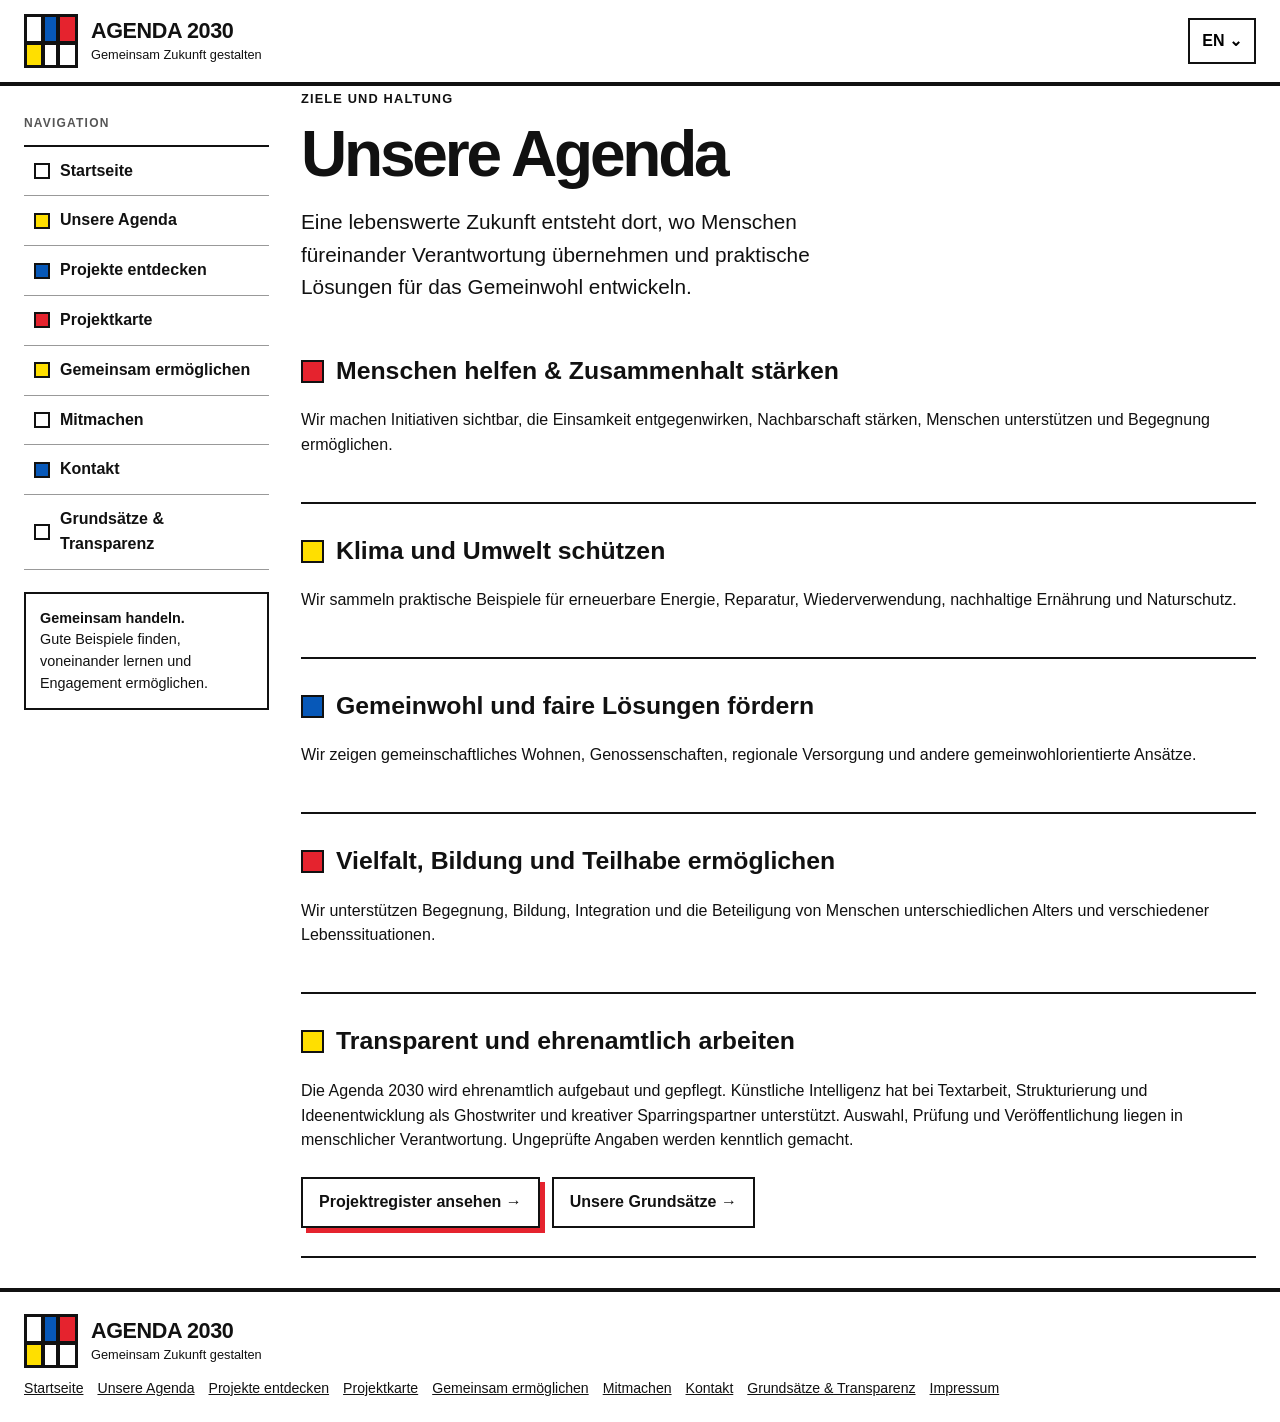
==== commit c17e7b97: "Agenda_2030_Gesamte_Website_v1.9.0" ====
--- a/agenda.html
+++ b/agenda.html
@@ -1,10 +1,10 @@
 <!doctype html>
 <html lang="de"><head><meta charset="utf-8"><meta name="viewport" content="width=device-width, initial-scale=1"><meta name="description" content="Ziele und Themen der Agenda 2030: Gemeinwohl, Zusammenhalt, Umwelt, Teilhabe und ehrenamtliches Engagement."><title>Unsere Agenda | Agenda 2030</title><link rel="stylesheet" href="style.css"></head><body>
 <header class="site-header"><div class="header-inner"><a class="brand" href="index.html"><span class="logo" aria-hidden="true"><span></span><span></span><span></span><span></span><span></span><span></span></span><span class="brand-name">AGENDA 2030<small>Gemeinsam Zukunft gestalten</small></span></a><div class="header-tools"><button class="language-toggle" id="language-toggle" type="button" aria-label="Switch language to English" aria-pressed="false">EN <span aria-hidden="true">⌄</span></button><button class="menu-toggle" type="button" aria-expanded="false" aria-controls="side-menu" onclick="const m=document.getElementById('side-menu');const o=this.getAttribute('aria-expanded')==='true';this.setAttribute('aria-expanded',String(!o));m.classList.toggle('open',!o);this.textContent=o?'☰ Menü':'✕ Schließen';">☰ Menü</button></div></div></header>
-<div class="layout"><aside class="side-nav"><p class="nav-label">Navigation</p><nav id="side-menu" aria-label="Hauptnavigation"><a href="index.html">Startseite</a><a href="agenda.html" aria-current="page">Unsere Agenda</a><a href="projekte.html">Projekte</a><a href="karte.html">Deutschlandkarte</a><a href="mitmachen.html">Mitmachen</a><a href="kontakt.html">Kontakt</a><a href="grundsaetze.html">Grundsätze</a></nav><div class="side-note"><strong>Gemeinsam handeln.</strong><br>Gute Beispiele finden, voneinander lernen und Engagement ermöglichen.</div></aside><main><section class="project-intro"><span class="eyebrow">Ziele und Haltung</span><h1>Unsere Agenda</h1><p class="lead">Eine lebenswerte Zukunft entsteht dort, wo Menschen füreinander Verantwortung übernehmen und praktische Lösungen für das Gemeinwohl entwickeln.</p></section>
+<div class="layout"><aside class="side-nav"><p class="nav-label">Navigation</p><nav id="side-menu" aria-label="Hauptnavigation"><a href="index.html" data-i18n="home">Startseite</a><a href="agenda.html" data-i18n="agenda">Unsere Agenda</a><a href="projekte.html" data-i18n="projects">Projekte entdecken</a><a href="karte.html" data-i18n="map">Projektkarte</a><a href="gemeinsam-ermoeglichen.html" data-i18n="together">Gemeinsam ermöglichen</a><a href="mitmachen.html" data-i18n="takepart">Mitmachen</a><a href="kontakt.html" data-i18n="contact">Kontakt</a><a href="grundsaetze.html" data-i18n="principles">Grundsätze & Transparenz</a></nav><div class="side-note"><strong>Gemeinsam handeln.</strong><br>Gute Beispiele finden, voneinander lernen und Engagement ermöglichen.</div></aside><main><section class="project-intro"><span class="eyebrow">Ziele und Haltung</span><h1>Unsere Agenda</h1><p class="lead">Eine lebenswerte Zukunft entsteht dort, wo Menschen füreinander Verantwortung übernehmen und praktische Lösungen für das Gemeinwohl entwickeln.</p></section>
 <section class="section"><h2 class="section-title"><span class="swatch red"></span>Menschen helfen & Zusammenhalt stärken</h2><p>Wir machen Initiativen sichtbar, die Einsamkeit entgegenwirken, Nachbarschaft stärken, Menschen unterstützen und Begegnung ermöglichen.</p></section>
 <section class="section"><h2 class="section-title"><span class="swatch yellow"></span>Klima und Umwelt schützen</h2><p>Wir sammeln praktische Beispiele für erneuerbare Energie, Reparatur, Wiederverwendung, nachhaltige Ernährung und Naturschutz.</p></section>
 <section class="section"><h2 class="section-title"><span class="swatch blue"></span>Gemeinwohl und faire Lösungen fördern</h2><p>Wir zeigen gemeinschaftliches Wohnen, Genossenschaften, regionale Versorgung und andere gemeinwohlorientierte Ansätze.</p></section>
 <section class="section"><h2 class="section-title"><span class="swatch red"></span>Vielfalt, Bildung und Teilhabe ermöglichen</h2><p>Wir unterstützen Begegnung, Bildung, Integration und die Beteiligung von Menschen unterschiedlichen Alters und verschiedener Lebenssituationen.</p></section>
 <section class="section"><h2 class="section-title"><span class="swatch yellow"></span>Transparent und ehrenamtlich arbeiten</h2><p>Die Agenda 2030 wird ehrenamtlich aufgebaut und gepflegt. Künstliche Intelligenz hat bei Textarbeit, Strukturierung und Ideenentwicklung als Ghostwriter und kreativer Sparringspartner unterstützt. Auswahl, Prüfung und Veröffentlichung liegen in menschlicher Verantwortung. Ungeprüfte Angaben werden kenntlich gemacht.</p><div class="actions"><a class="button primary" href="projekte.html">Projektregister ansehen →</a><a class="button" href="grundsaetze.html">Unsere Grundsätze →</a></div></section>
-</main></div><footer class="site-footer"><div class="footer-inner"><a class="brand" href="index.html"><span class="logo" aria-hidden="true"><span></span><span></span><span></span><span></span><span></span><span></span></span><span class="brand-name">AGENDA 2030<small>Gemeinsam Zukunft gestalten</small></span></a><div class="footer-links"><a href="index.html">Startseite</a><a href="agenda.html">Unsere Agenda</a><a href="projekte.html">Projekte</a><a href="karte.html">Deutschlandkarte</a><a href="mitmachen.html">Mitmachen</a><a href="kontakt.html">Kontakt</a><a href="grundsaetze.html">Grundsätze</a><a href="impressum.html">Impressum</a></div></div></footer><script src="i18n.js"></script></body></html>+</main></div><footer class="site-footer"><div class="footer-inner"><a class="brand" href="index.html"><span class="logo" aria-hidden="true"><span></span><span></span><span></span><span></span><span></span><span></span></span><span class="brand-name">AGENDA 2030<small>Gemeinsam Zukunft gestalten</small></span></a><div class="footer-links"><a href="index.html" data-i18n="home">Startseite</a><a href="agenda.html" data-i18n="agenda">Unsere Agenda</a><a href="projekte.html" data-i18n="projects">Projekte entdecken</a><a href="karte.html" data-i18n="map">Projektkarte</a><a href="gemeinsam-ermoeglichen.html" data-i18n="together">Gemeinsam ermöglichen</a><a href="mitmachen.html" data-i18n="takepart">Mitmachen</a><a href="kontakt.html" data-i18n="contact">Kontakt</a><a href="grundsaetze.html" data-i18n="principles">Grundsätze & Transparenz</a><a href="impressum.html" data-i18n="legal">Impressum</a></div></div></footer><script src="i18n.js"></script></body></html>
